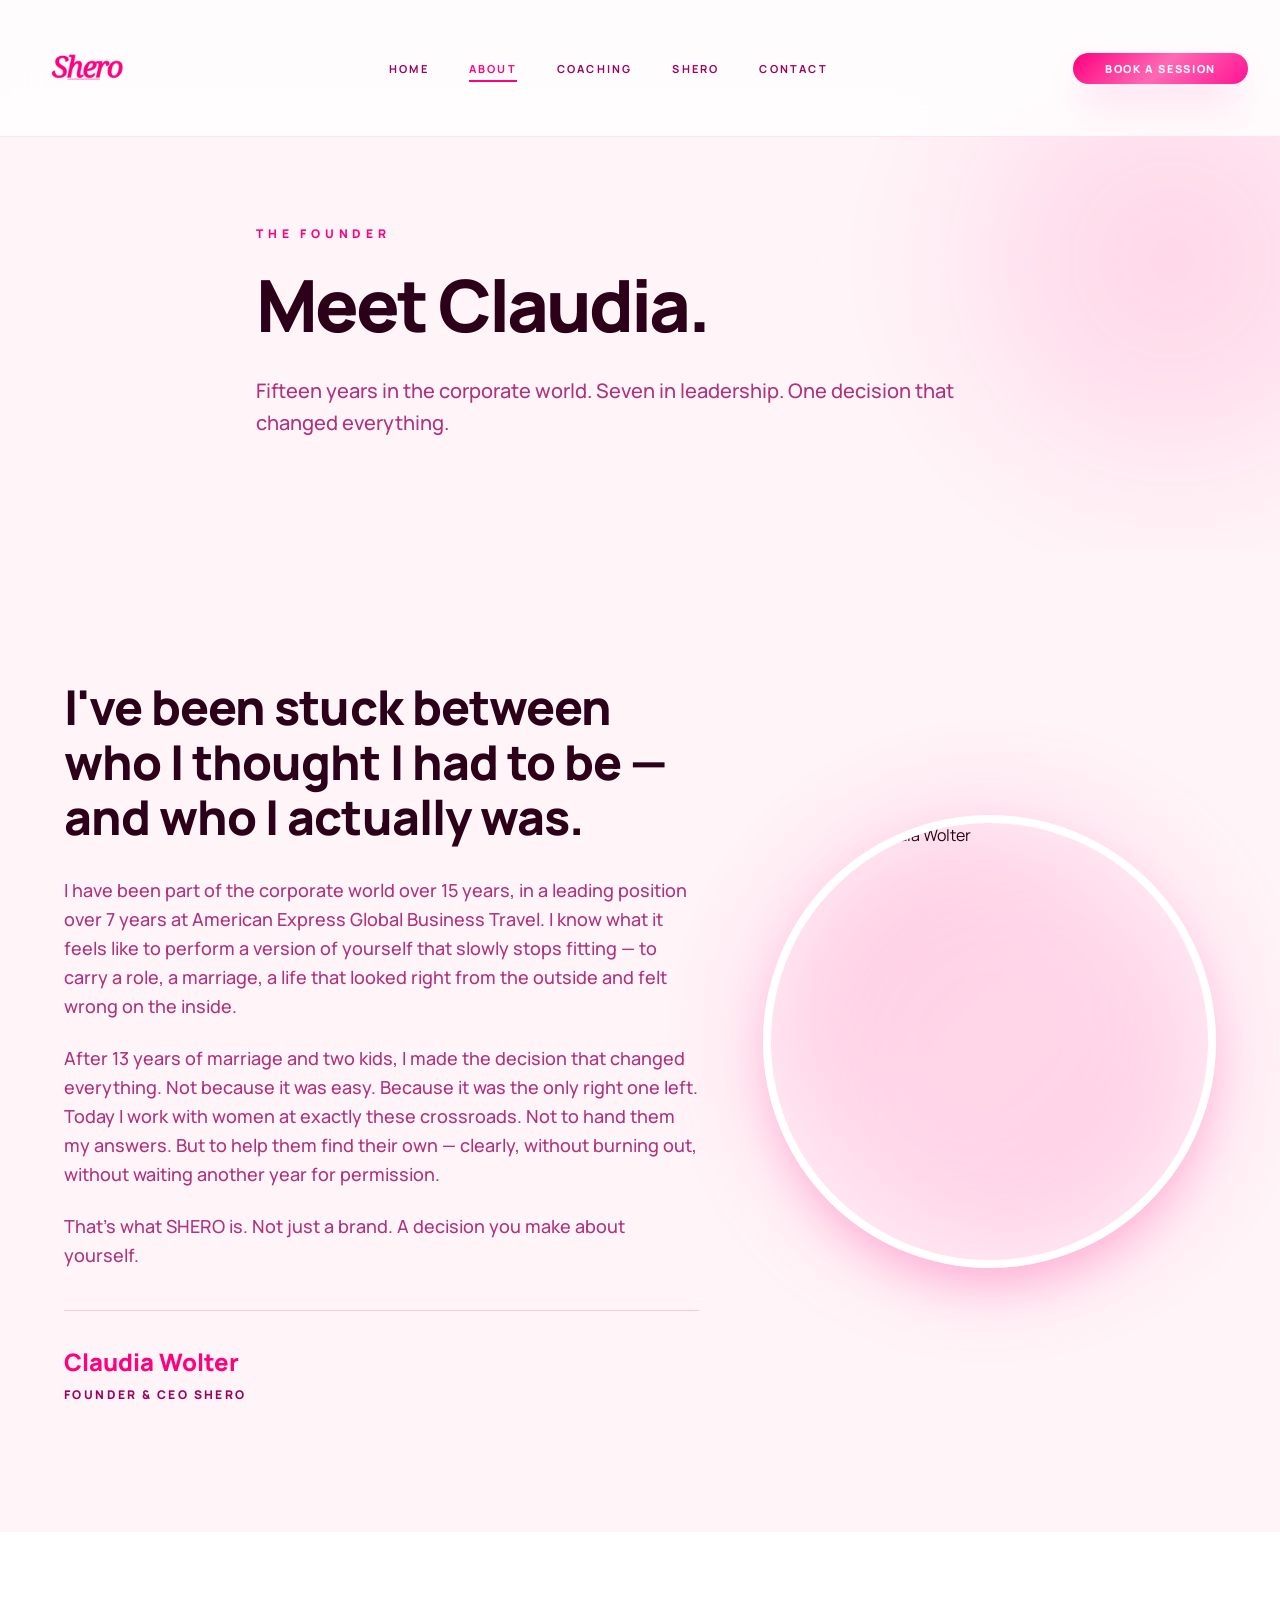
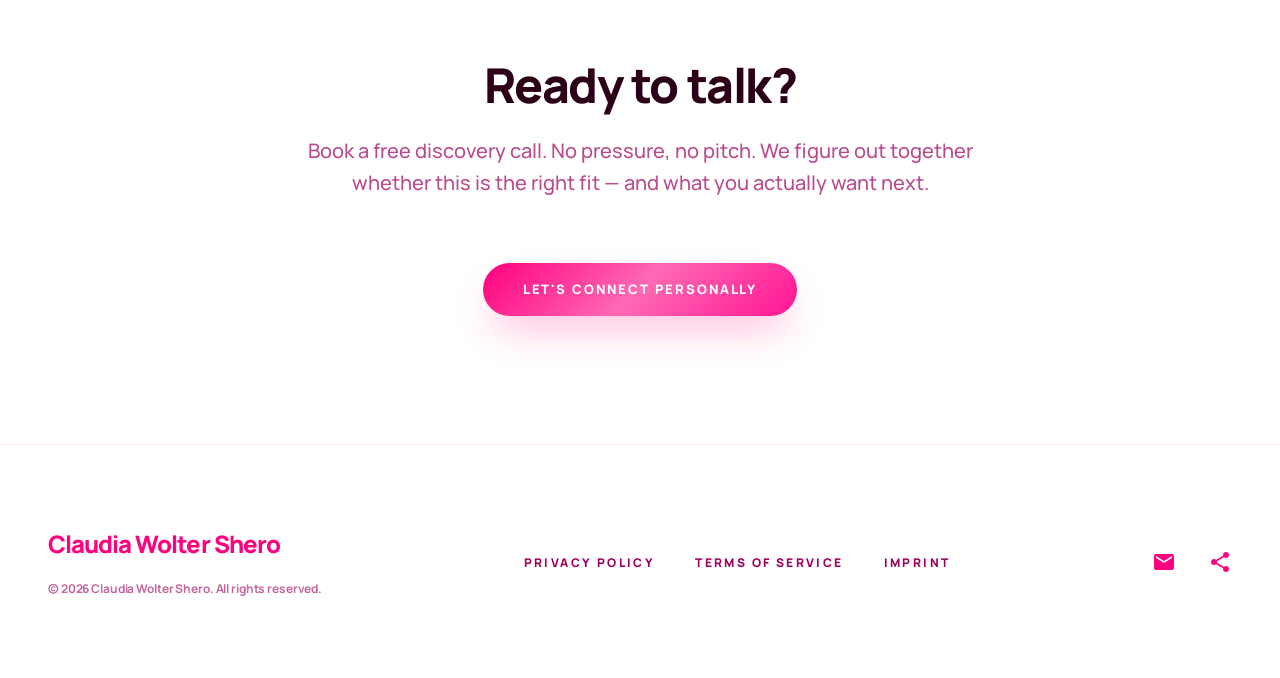
==== about.html @ 30386c01 "Add Shero logo to header and update styling" ====
<!DOCTYPE html>
<html lang="en">
  <head>
    <meta charset="UTF-8" />
    <meta name="viewport" content="width=device-width, initial-scale=1" />
    <title>About Claudia Wolter | Shero</title>
    <meta
      name="description"
      content="The story behind Shero, in Claudia's own words. Fifteen years in the corporate world, seven in leadership, one decision that changed everything."
    />
    <link rel="preconnect" href="https://fonts.googleapis.com" />
    <link rel="preconnect" href="https://fonts.gstatic.com" crossorigin />
    <link
      href="https://fonts.googleapis.com/css2?family=Manrope:wght@200;300;400;500;600;700;800;900&display=swap"
      rel="stylesheet"
    />
    <link
      href="https://fonts.googleapis.com/css2?family=Material+Symbols+Outlined:wght,FILL@100..700,0..1&display=swap"
      rel="stylesheet"
    />
    <link rel="stylesheet" href="styles/tokens.css" />
    <link rel="stylesheet" href="styles/base.css" />
    <link rel="stylesheet" href="styles/components.css" />
    <link rel="stylesheet" href="styles/pages.css" />
  </head>
  <body>
    <header class="site-nav" data-nav></header>

    <main>
      <section class="page-intro">
        <div class="page-intro__blob" aria-hidden="true"></div>
        <div class="page-intro__inner">
          <span class="eyebrow">The founder</span>
          <h1>Meet Claudia.</h1>
          <p class="page-intro__lede">
            Fifteen years in the corporate world. Seven in leadership. One
            decision that changed everything.
          </p>
        </div>
      </section>

      <section class="founder">
        <div class="founder__inner">
          <div class="founder__body">
            <h2 class="founder__title">
              I've been stuck between who I thought I had to be — and who I
              actually was.
            </h2>
            <div class="founder__paragraphs">
              <p>
                I have been part of the corporate world over 15 years, in a
                leading position over 7 years at American Express Global
                Business Travel. I know what it feels like to perform a version
                of yourself that slowly stops fitting — to carry a role, a
                marriage, a life that looked right from the outside and felt
                wrong on the inside.
              </p>
              <p>
                After 13 years of marriage and two kids, I made the decision
                that changed everything. Not because it was easy. Because it
                was the only right one left. Today I work with women at
                exactly these crossroads. Not to hand them my answers. But to
                help them find their own — clearly, without burning out,
                without waiting another year for permission.
              </p>
              <p>
                That's what SHERO is. Not just a brand. A decision you make
                about yourself.
              </p>
            </div>
            <div class="founder__signature">
              <p class="founder__signature-name">Claudia Wolter</p>
              <p class="founder__signature-role">Founder &amp; CEO Shero</p>
            </div>
          </div>
          <div class="founder__visual">
            <div class="founder__portrait-wrap">
              <div class="founder__portrait-glow" aria-hidden="true"></div>
              <div class="founder__portrait">
                <img
                  alt="Portrait of Claudia Wolter"
                  src="https://lh3.googleusercontent.com/aida/[base64]"
                />
              </div>
            </div>
          </div>
        </div>
      </section>

      <section class="vsl">
        <div class="vsl__inner">
          <h2 class="vsl__title">Ready to talk?</h2>
          <p class="vsl__subtitle">
            Book a free discovery call. No pressure, no pitch. We figure out
            together whether this is the right fit — and what you actually want
            next.
          </p>
          <a data-calendly class="btn btn-primary">Let's connect personally</a>
        </div>
      </section>
    </main>

    <footer class="site-footer" data-footer></footer>

    <script type="module" src="components/app.js"></script>
  </body>
</html>
---- styles/tokens.css ----
/* Design tokens — matching the Stitch screen 09359903ea7d4839820f74e67af44162 exactly */

:root {
  /* ---------- Color — Stitch Tailwind config (verbatim) ---------- */
  --background: #FFF0F5;
  --primary: #FF007F;
  --on-primary: #ffffff;
  --primary-container: #FF69B4;
  --on-primary-container: #ffffff;
  --secondary: #9D005D;
  --on-secondary: #ffffff;
  --secondary-container: #FFE4E1;
  --on-secondary-container: #9D005D;
  --surface: #FFF5F8;
  --on-surface: #2D001A;
  --surface-container: #FFD1DC;
  --surface-variant: #F9A8D4;
  --outline: #FF007F;
  --outline-variant: #F472B6;

  /* ---------- Signature Stitch gradients + effects ---------- */
  --pink-glam-gradient: linear-gradient(135deg, #FF007F 0%, #FF69B4 50%, #FF1493 100%);
  --barbie-glow: 0 0 25px rgba(255, 0, 127, 0.3);
  --shadow-xl: 0 20px 25px -5px rgba(255, 0, 127, 0.05), 0 8px 10px -6px rgba(255, 0, 127, 0.05);
  --shadow-2xl: 0 25px 50px -12px rgba(255, 0, 127, 0.25);
  --shadow-cta: 0 20px 40px -10px rgba(255, 0, 127, 0.3);
  --shadow-nav: 0 10px 15px -3px rgba(255, 0, 127, 0.05);

  /* ---------- Type family — Manrope only (Stitch spec) ---------- */
  --font-sans: "Manrope", system-ui, -apple-system, sans-serif;

  /* ---------- Radii — Stitch Tailwind config ---------- */
  --radius-default: 0.5rem;
  --radius-lg: 1rem;
  --radius-xl: 1.5rem;
  --radius-2xl: 2rem;
  --radius-3xl: 3rem;
  --radius-hero: 60px;
  --radius-card: 40px;
  --radius-full: 9999px;
}
---- styles/base.css ----
/* Base styles — Manrope only, Stitch body setup */

*,
*::before,
*::after {
  box-sizing: border-box;
}

html {
  scroll-behavior: smooth;
}

body {
  margin: 0;
  font-family: var(--font-sans);
  font-size: 1rem;
  line-height: 1.6;
  color: var(--on-surface);
  background: var(--background);
  -webkit-font-smoothing: antialiased;
  -moz-osx-font-smoothing: grayscale;
}

body::selection,
*::selection {
  background: var(--primary);
  color: var(--on-primary);
}

h1, h2, h3, h4, h5, h6 {
  font-family: var(--font-sans);
  margin: 0;
  color: var(--on-surface);
  font-weight: 900;
  letter-spacing: -0.02em;
  line-height: 1.05;
}

p {
  margin: 0 0 1rem;
}

a {
  color: var(--primary);
  text-decoration: none;
  transition: color 300ms ease;
}

img {
  display: block;
  max-width: 100%;
  height: auto;
}

button {
  font-family: inherit;
  cursor: pointer;
}

/* Utility layout */
.container {
  width: 100%;
  max-width: 1280px;
  margin-inline: auto;
  padding-inline: 1.5rem;
}

.container--sm { max-width: 768px; }
.container--md { max-width: 960px; }
.container--lg { max-width: 1152px; }

@media (min-width: 768px) {
  .container {
    padding-inline: 2rem;
  }
}

/* The "eyebrow" — uppercase label used repeatedly in Stitch */
.eyebrow {
  display: block;
  font-size: 0.75rem;
  text-transform: uppercase;
  letter-spacing: 0.4em;
  font-weight: 900;
  color: var(--primary);
  margin-bottom: 1.5rem;
}

.eyebrow--on-primary {
  color: var(--on-primary);
}

/* Accessibility */
:focus-visible {
  outline: 2px solid var(--primary);
  outline-offset: 3px;
  border-radius: 0.5rem;
}

.sr-only {
  position: absolute;
  width: 1px;
  height: 1px;
  padding: 0;
  margin: -1px;
  overflow: hidden;
  clip: rect(0, 0, 0, 0);
  white-space: nowrap;
  border: 0;
}

@media (prefers-reduced-motion: reduce) {
  *,
  *::before,
  *::after {
    animation-duration: 0.01ms !important;
    transition-duration: 0.01ms !important;
  }
}
---- styles/components.css ----
/* Components — matching Stitch visual language */

/* ---------------- Buttons ---------------- */

.btn {
  display: inline-flex;
  align-items: center;
  justify-content: center;
  gap: 0.5rem;
  font-family: var(--font-sans);
  font-weight: 900;
  text-transform: uppercase;
  letter-spacing: 0.15em;
  line-height: 1;
  padding: 1.25rem 2.5rem;
  border-radius: var(--radius-full);
  border: 0;
  cursor: pointer;
  text-decoration: none;
  transition: transform 300ms ease, filter 300ms ease, box-shadow 300ms ease, background 300ms ease;
  white-space: nowrap;
  font-size: 0.8125rem;
}

.btn--sm {
  padding: 0.625rem 2rem;
  font-size: 0.6875rem;
}

/* Primary: Stitch's pink-glam-gradient */
.btn-primary {
  background: var(--pink-glam-gradient);
  color: var(--on-primary);
  box-shadow: var(--shadow-cta);
}

.btn-primary:hover {
  filter: brightness(1.1);
  transform: translateY(-2px);
}

.btn-primary:active {
  transform: scale(0.97);
}

/* Inverse: white background with primary text (used inside pink-gradient cards) */
.btn-inverse {
  background: var(--on-primary);
  color: var(--primary);
  box-shadow: 0 10px 15px -3px rgba(0, 0, 0, 0.1);
}

.btn-inverse:hover {
  transform: scale(1.05);
}

/* Ghost CTA inside hot-pink blocks (white ring, transparent bg) */
.btn-ghost-on-primary {
  background: transparent;
  color: var(--on-primary);
  box-shadow: inset 0 0 0 2px rgba(255, 255, 255, 0.6);
}

.btn-ghost-on-primary:hover {
  background: rgba(255, 255, 255, 0.12);
}

/* Text button with arrow */
.btn-text {
  background: transparent;
  color: var(--primary);
  padding: 0;
  text-transform: uppercase;
  letter-spacing: 0.15em;
  font-weight: 900;
  font-size: 0.75rem;
  display: inline-flex;
  align-items: center;
  gap: 0.5rem;
}

.btn-text:hover {
  text-decoration: underline;
}

/* ---------------- Nav ---------------- */

.site-nav {
  position: fixed;
  top: 0;
  left: 0;
  right: 0;
  z-index: 50;
  background: rgba(255, 255, 255, 0.8);
  backdrop-filter: blur(20px);
  -webkit-backdrop-filter: blur(20px);
  border-bottom: 1px solid rgba(255, 0, 127, 0.1);
}

.site-nav__inner {
  display: flex;
  justify-content: space-between;
  align-items: center;
  padding: 0.75rem 1.5rem;
  max-width: 100%;
}

@media (min-width: 768px) {
  .site-nav__inner {
    padding: 0.75rem 2rem;
  }
}

.site-nav__brand {
  display: flex;
  align-items: center;
  text-decoration: none;
}

.site-nav__logo {
  height: 7rem;
  width: auto;
  max-width: 400px;
}

.site-nav__links {
  display: none;
  gap: 2.5rem;
  list-style: none;
  margin: 0;
  padding: 0;
}

.site-nav__link {
  font-family: var(--font-sans);
  font-size: 0.6875rem;
  text-transform: uppercase;
  letter-spacing: 0.2em;
  font-weight: 700;
  color: var(--secondary);
  text-decoration: none;
  padding-bottom: 0.25rem;
  transition: color 300ms ease;
}

.site-nav__link:hover {
  color: var(--primary);
}

.site-nav__link[aria-current="page"] {
  color: var(--primary);
  border-bottom: 2px solid var(--primary);
}

.site-nav__toggle {
  background: transparent;
  border: 0;
  color: var(--primary);
  padding: 0.5rem;
  display: inline-flex;
  align-items: center;
  justify-content: center;
}

.site-nav__mobile {
  display: none;
  padding: 1.5rem;
  background: var(--surface);
  border-bottom: 1px solid rgba(255, 0, 127, 0.1);
}

.site-nav__mobile[data-open="true"] {
  display: block;
}

.site-nav__mobile-links {
  list-style: none;
  margin: 0 0 1.5rem;
  padding: 0;
}

.site-nav__mobile-links li + li {
  margin-top: 1rem;
}

.site-nav__mobile-link {
  font-family: var(--font-sans);
  font-weight: 900;
  font-size: 1.25rem;
  text-transform: uppercase;
  letter-spacing: 0.1em;
  color: var(--secondary);
  text-decoration: none;
}

.site-nav__mobile-link[aria-current="page"] {
  color: var(--primary);
}

.site-nav__cta {
  display: none;
}

@media (min-width: 960px) {
  .site-nav__links {
    display: flex;
  }
  .site-nav__cta {
    display: inline-flex;
  }
  .site-nav__toggle {
    display: none;
  }
  .site-nav__mobile {
    display: none !important;
  }
}

/* ---------------- Watercolor blobs (Stitch signature backdrop) ---------------- */

.watercolor-blob {
  position: absolute;
  background: radial-gradient(circle, rgba(255, 0, 127, 0.15) 0%, rgba(255, 240, 245, 0) 70%);
  filter: blur(60px);
  pointer-events: none;
  z-index: 0;
}

/* ---------------- Barbie glow utility ---------------- */

.barbie-glow {
  box-shadow: var(--barbie-glow);
}

/* ---------------- Icons ---------------- */
/* Material Symbols are loaded per-page. This sets their default look */
.material-symbols-outlined {
  font-variation-settings: 'FILL' 0, 'wght' 400, 'GRAD' 0, 'opsz' 24;
  font-family: 'Material Symbols Outlined';
  font-weight: normal;
  font-style: normal;
  line-height: 1;
  letter-spacing: normal;
  text-transform: none;
  display: inline-block;
  white-space: nowrap;
  word-wrap: normal;
  direction: ltr;
  -webkit-font-smoothing: antialiased;
  user-select: none;
}

.icon--fill {
  font-variation-settings: 'FILL' 1, 'wght' 400, 'GRAD' 0, 'opsz' 24;
}

/* ---------------- Shared "cube texture" overlay (Philosophy + gradient sections) ---------------- */

.cube-texture {
  background-image: url("https://www.transparenttextures.com/patterns/cubes.png");
  opacity: 0.2;
  pointer-events: none;
}

.checker-texture {
  background-image: url("https://www.transparenttextures.com/patterns/glam-checkerboard.png");
  opacity: 0.1;
  pointer-events: none;
}

/* ---------------- Footer ---------------- */

.site-footer {
  background: var(--on-primary);
  border-top: 1px solid rgba(255, 0, 127, 0.1);
  padding: 5rem 1.5rem;
}

.site-footer__inner {
  display: flex;
  flex-direction: column;
  align-items: center;
  gap: 2.5rem;
  max-width: 1280px;
  margin-inline: auto;
  text-align: center;
}

.site-footer__brand-block {
  display: flex;
  flex-direction: column;
  gap: 1rem;
}

.site-footer__brand {
  font-size: 1.5rem;
  font-weight: 900;
  letter-spacing: -0.04em;
  color: var(--primary);
  text-decoration: none;
}

.site-footer__copy {
  font-size: 0.75rem;
  font-weight: 700;
  color: var(--secondary);
  opacity: 0.6;
  letter-spacing: -0.01em;
  margin: 0;
}

.site-footer__links {
  display: flex;
  gap: 2.5rem;
  list-style: none;
  padding: 0;
  margin: 0;
  flex-wrap: wrap;
  justify-content: center;
}

.site-footer__link {
  font-size: 0.75rem;
  font-weight: 900;
  text-transform: uppercase;
  letter-spacing: 0.2em;
  color: var(--secondary);
  text-decoration: none;
  transition: color 300ms ease;
}

.site-footer__link:hover {
  color: var(--primary);
}

.site-footer__social {
  display: flex;
  gap: 2rem;
}

.site-footer__social a {
  color: var(--primary);
  display: inline-flex;
  transition: transform 300ms ease;
}

.site-footer__social a:hover {
  transform: scale(1.1);
}

.site-footer__social .material-symbols-outlined {
  font-size: 1.5rem;
}

@media (min-width: 768px) {
  .site-footer {
    padding: 5rem 3rem;
  }
  .site-footer__inner {
    flex-direction: row;
    justify-content: space-between;
    text-align: left;
  }
  .site-footer__links {
    justify-content: flex-start;
  }
}
---- styles/pages.css ----
/* Page-specific layouts — all matching Stitch screen 09359903ea7d4839820f74e67af44162 */

/* Give space below fixed nav */
main {
  padding-top: 6rem;
}

/* ---------------- Hero Section ---------------- */

.hero {
  position: relative;
  min-height: 90vh;
  display: flex;
  align-items: center;
  padding: 3rem 1.5rem;
  overflow: hidden;
  background: var(--surface);
}

.hero__blob-1 {
  position: absolute;
  top: -20%;
  right: -10%;
  width: 800px;
  height: 800px;
  background: radial-gradient(circle, rgba(255, 0, 127, 0.15) 0%, rgba(255, 240, 245, 0) 70%);
  filter: blur(60px);
  opacity: 0.8;
  pointer-events: none;
}

.hero__blob-2 {
  position: absolute;
  bottom: -10%;
  left: -5%;
  width: 600px;
  height: 600px;
  background: radial-gradient(circle, rgba(255, 0, 127, 0.15) 0%, rgba(255, 240, 245, 0) 70%);
  filter: blur(60px);
  opacity: 0.4;
  pointer-events: none;
}

.hero__inner {
  position: relative;
  z-index: 10;
  max-width: 1280px;
  margin-inline: auto;
  display: grid;
  gap: 3rem;
  align-items: center;
}

.hero__copy {
  order: 2;
}

.hero__visual {
  order: 1;
  position: relative;
}

.hero__title {
  font-size: 3rem;
  line-height: 1;
  margin-bottom: 2rem;
  font-weight: 900;
  letter-spacing: -0.03em;
}

.hero__title-highlight {
  color: var(--primary);
  font-style: italic;
}

.hero__subtitle {
  font-size: 1.25rem;
  color: rgba(157, 0, 93, 0.8);
  max-width: 32rem;
  font-weight: 500;
  line-height: 1.6;
  margin-bottom: 3rem;
}

.hero__portrait {
  position: relative;
  width: 100%;
  aspect-ratio: 4 / 5;
  border-radius: var(--radius-hero);
  overflow: hidden;
  box-shadow: var(--barbie-glow);
  border: 8px solid var(--on-primary);
}

.hero__portrait img {
  width: 100%;
  height: 100%;
  object-fit: cover;
}

.hero__portrait-gradient {
  position: absolute;
  inset: 0;
  background: linear-gradient(to top, rgba(255, 0, 127, 0.2), transparent);
}

.hero__portrait-glow {
  position: absolute;
  bottom: -2.5rem;
  right: -2.5rem;
  width: 16rem;
  height: 16rem;
  background: rgba(255, 0, 127, 0.1);
  border-radius: var(--radius-full);
  filter: blur(60px);
  z-index: -1;
}

@media (min-width: 768px) {
  .hero {
    padding: 3rem 5rem;
  }
  .hero__inner {
    grid-template-columns: repeat(12, 1fr);
    gap: 3rem;
  }
  .hero__copy {
    grid-column: span 6;
    order: 1;
  }
  .hero__visual {
    grid-column: span 6;
    order: 2;
  }
  .hero__title {
    font-size: 4.5rem;
  }
  .hero__subtitle {
    font-size: 1.5rem;
  }
}

@media (min-width: 1200px) {
  .hero__title {
    font-size: 6rem;
  }
}

/* ---------------- Introduction "Shero Movement" ---------------- */

.intro {
  padding: 8rem 1.5rem;
  background: var(--on-primary);
}

.intro__inner {
  max-width: 1152px;
  margin-inline: auto;
  display: grid;
  gap: 3rem;
  align-items: center;
}

.intro__visual {
  position: relative;
}

.intro__visual-card {
  aspect-ratio: 1 / 1;
  background: var(--surface-container);
  padding: 1.5rem;
  box-shadow: var(--shadow-2xl);
  transform: rotate(3deg);
  position: relative;
  z-index: 10;
  border-radius: 1rem;
  overflow: hidden;
  border: 1px solid rgba(255, 0, 127, 0.2);
}

.intro__visual-card img {
  width: 100%;
  height: 100%;
  object-fit: cover;
  border-radius: 0.5rem;
}

.intro__visual-shadow {
  position: absolute;
  inset: 0;
  background: rgba(255, 0, 127, 0.2);
  transform: rotate(-3deg);
  z-index: 1;
  border-radius: 1rem;
}

.intro__body h2 {
  font-size: 2.5rem;
  margin-bottom: 2rem;
  font-weight: 900;
  letter-spacing: -0.03em;
}

.intro__paragraph {
  color: var(--secondary);
  line-height: 1.6;
  margin-bottom: 1.5rem;
  font-size: 1.25rem;
  font-weight: 500;
}

.intro__paragraph--last {
  margin-bottom: 2.5rem;
}

.intro__emphasis {
  font-style: italic;
  color: var(--primary);
  font-weight: 700;
}

.intro__divider {
  height: 0.5rem;
  width: 6rem;
  background: var(--primary);
  border-radius: var(--radius-full);
  margin-bottom: 2.5rem;
}

.intro__pullquote {
  font-family: var(--font-sans);
  font-style: italic;
  font-size: 1.5rem;
  color: var(--primary);
  font-weight: 700;
  line-height: 1.3;
  margin: 0;
}

@media (min-width: 768px) {
  .intro__inner {
    grid-template-columns: 1fr 1fr;
    gap: 5rem;
  }
  .intro__body h2 {
    font-size: 3rem;
  }
}

/* ---------------- About Founder Section ---------------- */

.founder {
  padding: 8rem 1.5rem;
  background: var(--surface);
}

.founder__inner {
  max-width: 1152px;
  margin-inline: auto;
  display: grid;
  gap: 4rem;
  align-items: center;
}

.founder__body {
  order: 2;
}

.founder__visual {
  order: 1;
}

.founder__title {
  font-size: 2.25rem;
  font-weight: 900;
  margin-bottom: 2rem;
  line-height: 1.15;
  letter-spacing: -0.02em;
}

.founder__paragraphs {
  display: flex;
  flex-direction: column;
  gap: 1.5rem;
}

.founder__paragraphs p {
  font-size: 1.125rem;
  color: rgba(157, 0, 93, 0.8);
  line-height: 1.6;
  font-weight: 500;
  margin: 0;
}

.founder__signature {
  margin-top: 2.5rem;
  padding-top: 2rem;
  border-top: 1px solid rgba(255, 0, 127, 0.2);
}

.founder__signature-name {
  font-family: var(--font-sans);
  font-size: 1.5rem;
  font-weight: 900;
  color: var(--primary);
  margin: 0;
}

.founder__signature-role {
  font-size: 0.75rem;
  text-transform: uppercase;
  letter-spacing: 0.2em;
  font-weight: 900;
  color: var(--secondary);
  margin: 0.25rem 0 0;
}

.founder__portrait-wrap {
  position: relative;
}

.founder__portrait-glow {
  position: absolute;
  inset: 0;
  background: var(--pink-glam-gradient);
  border-radius: var(--radius-full);
  filter: blur(60px);
  opacity: 0.2;
  transition: opacity 300ms ease;
}

.founder__portrait-wrap:hover .founder__portrait-glow {
  opacity: 0.4;
}

.founder__portrait {
  position: relative;
  aspect-ratio: 1 / 1;
  border-radius: var(--radius-full);
  border: 8px solid var(--on-primary);
  box-shadow: var(--shadow-2xl);
  overflow: hidden;
}

.founder__portrait img {
  width: 100%;
  height: 100%;
  object-fit: cover;
}

@media (min-width: 768px) {
  .founder__inner {
    grid-template-columns: 7fr 5fr;
    gap: 4rem;
  }
  .founder__body {
    order: 1;
  }
  .founder__visual {
    order: 2;
  }
  .founder__title {
    font-size: 3rem;
  }
}

/* ---------------- VSL (Video message) Section ---------------- */

.vsl {
  padding: 8rem 1.5rem;
  background: var(--on-primary);
  position: relative;
  overflow: hidden;
}

.vsl__inner {
  max-width: 896px;
  margin-inline: auto;
  text-align: center;
  position: relative;
  z-index: 10;
}

.vsl__title {
  font-size: 3rem;
  font-weight: 900;
  margin-bottom: 1.5rem;
  letter-spacing: -0.03em;
}

.vsl__subtitle {
  font-size: 1.25rem;
  color: rgba(157, 0, 93, 0.7);
  font-weight: 500;
  margin: 0 auto 4rem;
  max-width: 42rem;
  line-height: 1.6;
}

.vsl__player {
  position: relative;
  aspect-ratio: 16 / 9;
  border-radius: var(--radius-card);
  overflow: hidden;
  background: var(--surface-container);
  border: 4px solid var(--on-primary);
  box-shadow: var(--shadow-2xl);
  margin-bottom: 4rem;
  cursor: pointer;
  transition: transform 300ms ease;
}

.vsl__player img {
  width: 100%;
  height: 100%;
  object-fit: cover;
  opacity: 0.6;
  filter: grayscale(0.2);
}

.vsl__play-wrap {
  position: absolute;
  inset: 0;
  display: flex;
  align-items: center;
  justify-content: center;
}

.vsl__play {
  width: 6rem;
  height: 6rem;
  background: var(--pink-glam-gradient);
  border-radius: var(--radius-full);
  display: flex;
  align-items: center;
  justify-content: center;
  color: var(--on-primary);
  box-shadow: var(--shadow-2xl);
  border: 0;
  transition: transform 300ms ease;
}

.vsl__player:hover .vsl__play {
  transform: scale(1.1);
}

.vsl__play .material-symbols-outlined {
  font-size: 2.25rem;
  translate: 2px 0;
}

.vsl__blob {
  position: absolute;
  top: 50%;
  left: 0;
  transform: translateY(-50%);
  width: 16rem;
  height: 16rem;
  background: radial-gradient(circle, rgba(255, 0, 127, 0.15) 0%, rgba(255, 240, 245, 0) 70%);
  filter: blur(60px);
  opacity: 0.2;
  pointer-events: none;
}

/* ---------------- Philosophy Section (full primary bg) ---------------- */

.philosophy {
  padding: 10rem 1.5rem;
  position: relative;
  overflow: hidden;
  background: var(--primary);
}

.philosophy__texture {
  position: absolute;
  inset: 0;
  background-image: url("https://www.transparenttextures.com/patterns/cubes.png");
  opacity: 0.2;
  pointer-events: none;
}

.philosophy__inner {
  position: relative;
  z-index: 10;
  max-width: 896px;
  margin-inline: auto;
  text-align: center;
}

.philosophy__icon {
  color: var(--on-primary);
  font-size: 4.5rem;
  margin-bottom: 3rem;
  display: block;
}

.philosophy__quote {
  font-family: var(--font-sans);
  font-size: 2.5rem;
  color: var(--on-primary);
  font-style: italic;
  line-height: 1.15;
  font-weight: 300;
  margin: 0;
}

.philosophy__quote-accent {
  font-style: normal;
  font-weight: 900;
  text-decoration: underline;
  text-decoration-color: rgba(255, 255, 255, 0.3);
}

.philosophy__attribution {
  margin-top: 4rem;
  display: flex;
  justify-content: center;
  align-items: center;
  gap: 1.5rem;
}

.philosophy__rule {
  display: block;
  height: 4px;
  width: 4rem;
  background: rgba(255, 255, 255, 0.4);
}

.philosophy__name {
  font-size: 0.75rem;
  text-transform: uppercase;
  letter-spacing: 0.2em;
  color: var(--on-primary);
  font-weight: 900;
}

@media (min-width: 768px) {
  .philosophy__quote {
    font-size: 4.5rem;
  }
}

/* ---------------- Services Section ---------------- */

.services {
  padding: 8rem 1.5rem;
  background: var(--surface);
}

.services__inner {
  max-width: 1280px;
  margin-inline: auto;
}

.services__header {
  display: flex;
  flex-direction: column;
  justify-content: space-between;
  align-items: flex-start;
  margin-bottom: 6rem;
  gap: 2rem;
}

.services__title {
  font-size: 3rem;
  font-weight: 900;
  letter-spacing: -0.04em;
  max-width: 36rem;
}

.services__subtitle {
  color: var(--secondary);
  font-size: 1.125rem;
  font-weight: 600;
  max-width: 20rem;
  opacity: 0.7;
  margin: 0;
}

.services__grid {
  display: grid;
  gap: 3rem;
}

.service-card {
  background: var(--on-primary);
  padding: 2.5rem;
  border-radius: var(--radius-card);
  border-bottom: 8px solid var(--primary);
  box-shadow: var(--shadow-xl);
  transition: transform 500ms ease;
}

.service-card:hover {
  transform: translateY(-10px);
}

.service-card__number {
  display: block;
  font-size: 3.75rem;
  font-weight: 900;
  color: rgba(255, 0, 127, 0.2);
  margin-bottom: 2rem;
  line-height: 1;
  letter-spacing: -0.04em;
}

.service-card__title {
  font-size: 1.875rem;
  font-weight: 900;
  margin-bottom: 1.5rem;
  color: var(--on-surface);
  letter-spacing: -0.02em;
}

.service-card__body {
  color: var(--secondary);
  font-weight: 500;
  line-height: 1.6;
  margin: 0 0 2.5rem;
  font-size: 1.125rem;
}

.service-card__features {
  list-style: none;
  padding: 0;
  margin: 0 0 3rem;
  display: flex;
  flex-direction: column;
  gap: 1rem;
  font-size: 0.875rem;
  color: var(--on-surface);
  font-weight: 700;
}

.service-card__feature {
  display: flex;
  align-items: center;
  gap: 0.75rem;
}

.service-card__feature .material-symbols-outlined {
  color: var(--primary);
  font-variation-settings: 'FILL' 1, 'wght' 400, 'GRAD' 0, 'opsz' 24;
}

@media (min-width: 768px) {
  .services__header {
    flex-direction: row;
    align-items: flex-end;
  }
  .services__title {
    font-size: 3.75rem;
  }
  .services__grid {
    grid-template-columns: repeat(3, 1fr);
  }
}

/* ---------------- The Decision Section ---------------- */

.decision {
  padding: 8rem 1.5rem;
  background: var(--on-primary);
  position: relative;
  overflow: hidden;
}

.decision__inner {
  max-width: 1152px;
  margin-inline: auto;
  position: relative;
  z-index: 10;
}

.decision__header {
  text-align: center;
  margin-bottom: 5rem;
}

.decision__title {
  font-size: 3rem;
  font-weight: 900;
  margin-bottom: 2rem;
  letter-spacing: -0.04em;
}

.decision__lede {
  font-size: 1.25rem;
  color: var(--secondary);
  max-width: 48rem;
  margin: 0 auto;
  font-weight: 500;
  line-height: 1.6;
}

.decision__grid {
  display: grid;
  gap: 1.5rem;
}

.decision-card {
  padding: 2.5rem;
  border-radius: 3rem;
  background: var(--surface-container);
  border: 2px solid rgba(255, 0, 127, 0.1);
  display: flex;
  flex-direction: column;
  justify-content: center;
  text-align: center;
  min-height: 14rem;
  transition: background 500ms ease, color 500ms ease;
}

.decision-card p {
  font-weight: 700;
  font-size: 1.125rem;
  line-height: 1.35;
  color: var(--secondary);
  margin: 0;
  transition: color 500ms ease;
}

.decision-card:hover {
  background: var(--primary);
}

.decision-card:hover p {
  color: var(--on-primary);
}

@media (min-width: 768px) {
  .decision__title {
    font-size: 4.5rem;
  }
  .decision__lede {
    font-size: 1.5rem;
  }
  .decision__grid {
    grid-template-columns: repeat(2, 1fr);
  }
}

@media (min-width: 1100px) {
  .decision__grid {
    grid-template-columns: repeat(4, 1fr);
  }
}

/* ---------------- Testimonials Section ---------------- */

.testimonials {
  padding: 8rem 1.5rem;
  background: var(--surface-container);
  position: relative;
}

.testimonials__inner {
  max-width: 1280px;
  margin-inline: auto;
  position: relative;
  z-index: 10;
}

.testimonials__title {
  font-size: 3rem;
  text-align: center;
  margin-bottom: 6rem;
  font-style: italic;
  font-weight: 900;
  color: var(--primary);
  letter-spacing: -0.02em;
}

.testimonials__grid {
  display: grid;
  gap: 3rem;
  max-width: 1152px;
  margin-inline: auto;
}

.testimonial-card {
  background: var(--on-primary);
  padding: 4rem;
  border-radius: var(--radius-card);
  box-shadow: var(--shadow-2xl);
  position: relative;
  border: 1px solid rgba(255, 0, 127, 0.1);
}

.testimonial-card__mark {
  color: var(--primary);
  position: absolute;
  top: 2.5rem;
  right: 2.5rem;
  font-size: 3.75rem;
  opacity: 0.2;
}

.testimonial-card__quote {
  font-size: 1.5rem;
  font-style: italic;
  color: var(--on-surface);
  margin: 0 0 2.5rem;
  line-height: 1.55;
  font-weight: 600;
}

.testimonial-card__name {
  font-size: 0.875rem;
  text-transform: uppercase;
  letter-spacing: 0.2em;
  font-weight: 900;
  color: var(--primary);
  margin: 0;
}

.testimonial-card__role {
  font-size: 0.75rem;
  color: var(--secondary);
  font-weight: 700;
  opacity: 0.6;
  margin: 0.25rem 0 0;
}

@media (min-width: 768px) {
  .testimonials__grid {
    grid-template-columns: 1fr 1fr;
  }
  .testimonial-card--offset {
    margin-top: 4rem;
  }
}

/* ---------------- FAQ Section ---------------- */

.faq {
  padding: 8rem 1.5rem;
  background: var(--on-primary);
}

.faq__inner {
  max-width: 768px;
  margin-inline: auto;
}

.faq__title {
  font-size: 2.25rem;
  font-weight: 900;
  text-align: center;
  margin-bottom: 5rem;
  letter-spacing: -0.02em;
}

.faq__list {
  display: flex;
  flex-direction: column;
  gap: 1rem;
}

.faq__item {
  background: var(--surface);
  border-radius: 2rem;
  border: 1px solid rgba(255, 0, 127, 0.1);
  overflow: hidden;
}

.faq__summary {
  display: flex;
  justify-content: space-between;
  align-items: center;
  gap: 1rem;
  padding: 2rem;
  cursor: pointer;
  list-style: none;
}

.faq__summary::-webkit-details-marker {
  display: none;
}

.faq__question {
  font-size: 1.25rem;
  font-weight: 900;
  color: var(--on-surface);
  letter-spacing: -0.01em;
}

.faq__indicator {
  color: var(--primary);
  transition: transform 300ms ease;
}

.faq__item[open] .faq__indicator {
  transform: rotate(180deg);
}

.faq__body {
  padding: 0 2rem 2rem;
  color: var(--secondary);
  font-weight: 500;
  line-height: 1.6;
}

@media (min-width: 768px) {
  .faq__title {
    font-size: 3rem;
  }
}

/* ---------------- Newsletter Section ---------------- */

.newsletter {
  padding: 8rem 1.5rem;
  background: var(--on-primary);
}

.newsletter__inner {
  max-width: 1152px;
  margin-inline: auto;
}

.newsletter__card {
  background: var(--pink-glam-gradient);
  border-radius: var(--radius-hero);
  padding: 3rem 1.5rem;
  text-align: center;
  position: relative;
  overflow: hidden;
  box-shadow: 0 25px 50px -12px rgba(255, 0, 127, 0.4);
}

.newsletter__texture {
  position: absolute;
  inset: 0;
  background-image: url("https://www.transparenttextures.com/patterns/glam-checkerboard.png");
  opacity: 0.1;
  pointer-events: none;
}

.newsletter__body {
  position: relative;
  z-index: 10;
}

.newsletter__title {
  font-size: 3rem;
  margin-bottom: 2rem;
  font-weight: 900;
  letter-spacing: -0.04em;
  color: var(--on-primary);
}

.newsletter__lede {
  color: rgba(255, 255, 255, 0.9);
  font-weight: 700;
  font-size: 1.125rem;
  max-width: 28rem;
  margin: 0 auto 3rem;
}

.newsletter__form {
  display: flex;
  flex-direction: column;
  gap: 1rem;
  max-width: 36rem;
  margin: 0 auto;
}

.newsletter__input {
  flex: 1;
  background: rgba(255, 255, 255, 0.2);
  border: 2px solid rgba(255, 255, 255, 0.4);
  border-radius: var(--radius-full);
  padding: 1.25rem 2rem;
  color: var(--on-primary);
  font-weight: 700;
  font-size: 1rem;
  backdrop-filter: blur(8px);
  outline: none;
  transition: border-color 200ms ease;
  font-family: inherit;
}

.newsletter__input::placeholder {
  color: rgba(255, 255, 255, 0.6);
}

.newsletter__input:focus {
  border-color: var(--on-primary);
}

.newsletter__privacy {
  font-size: 0.6875rem;
  color: rgba(255, 255, 255, 0.6);
  margin: 2rem 0 0;
  letter-spacing: 0.2em;
  text-transform: uppercase;
  font-weight: 700;
}

@media (min-width: 768px) {
  .newsletter__card {
    padding: 6rem;
  }
  .newsletter__title {
    font-size: 3.75rem;
  }
  .newsletter__form {
    flex-direction: row;
  }
}

/* ---------------- Page Intro (shared across /about /coaching /shero /contact) ---------------- */

.page-intro {
  padding: 6rem 1.5rem 4rem;
  background: var(--surface);
  position: relative;
  overflow: hidden;
}

.page-intro__blob {
  position: absolute;
  top: -30%;
  right: -15%;
  width: 600px;
  height: 600px;
  background: radial-gradient(circle, rgba(255, 0, 127, 0.15) 0%, rgba(255, 240, 245, 0) 70%);
  filter: blur(60px);
  pointer-events: none;
}

.page-intro__inner {
  position: relative;
  z-index: 10;
  max-width: 768px;
  margin-inline: auto;
}

.page-intro h1 {
  font-size: 3rem;
  font-weight: 900;
  letter-spacing: -0.04em;
  line-height: 1.05;
}

.page-intro__lede {
  margin-top: 2rem;
  font-size: 1.25rem;
  color: rgba(157, 0, 93, 0.8);
  font-weight: 500;
  line-height: 1.6;
}

@media (min-width: 768px) {
  .page-intro {
    padding: 8rem 2rem 6rem;
  }
  .page-intro h1 {
    font-size: 4.5rem;
  }
}

/* ---------------- Contact page (split: book call + info) ---------------- */

.contact-grid {
  padding: 0 1.5rem 8rem;
  background: var(--on-primary);
}

.contact-grid__inner {
  max-width: 1152px;
  margin-inline: auto;
  display: grid;
  gap: 3rem;
}

.contact-book-card {
  padding: 3rem 2rem;
  border-radius: var(--radius-hero);
  background: var(--pink-glam-gradient);
  color: var(--on-primary);
  display: flex;
  flex-direction: column;
  gap: 2rem;
  box-shadow: 0 25px 50px -12px rgba(255, 0, 127, 0.4);
}

.contact-book-card h2 {
  font-size: 2.5rem;
  color: var(--on-primary);
  margin: 0;
  letter-spacing: -0.04em;
}

.contact-book-card p {
  color: rgba(255, 255, 255, 0.92);
  font-weight: 500;
  margin: 0;
  max-width: 36ch;
}

.contact-info {
  display: flex;
  flex-direction: column;
  gap: 2rem;
}

.contact-info__block {
  background: var(--surface);
  padding: 2rem;
  border-radius: 2rem;
  border: 1px solid rgba(255, 0, 127, 0.1);
}

.contact-info__label {
  font-size: 0.75rem;
  text-transform: uppercase;
  letter-spacing: 0.2em;
  font-weight: 900;
  color: var(--secondary);
  margin: 0 0 0.75rem;
}

.contact-info__value {
  font-size: 1.25rem;
  font-weight: 900;
  letter-spacing: -0.02em;
  color: var(--on-surface);
  margin: 0;
}

.contact-info__value a {
  color: inherit;
}

.contact-info__value a:hover {
  color: var(--primary);
}

@media (min-width: 900px) {
  .contact-grid__inner {
    grid-template-columns: 1.2fr 1fr;
    gap: 4rem;
  }
  .contact-book-card {
    padding: 5rem 4rem;
  }
  .contact-book-card h2 {
    font-size: 3rem;
  }
}
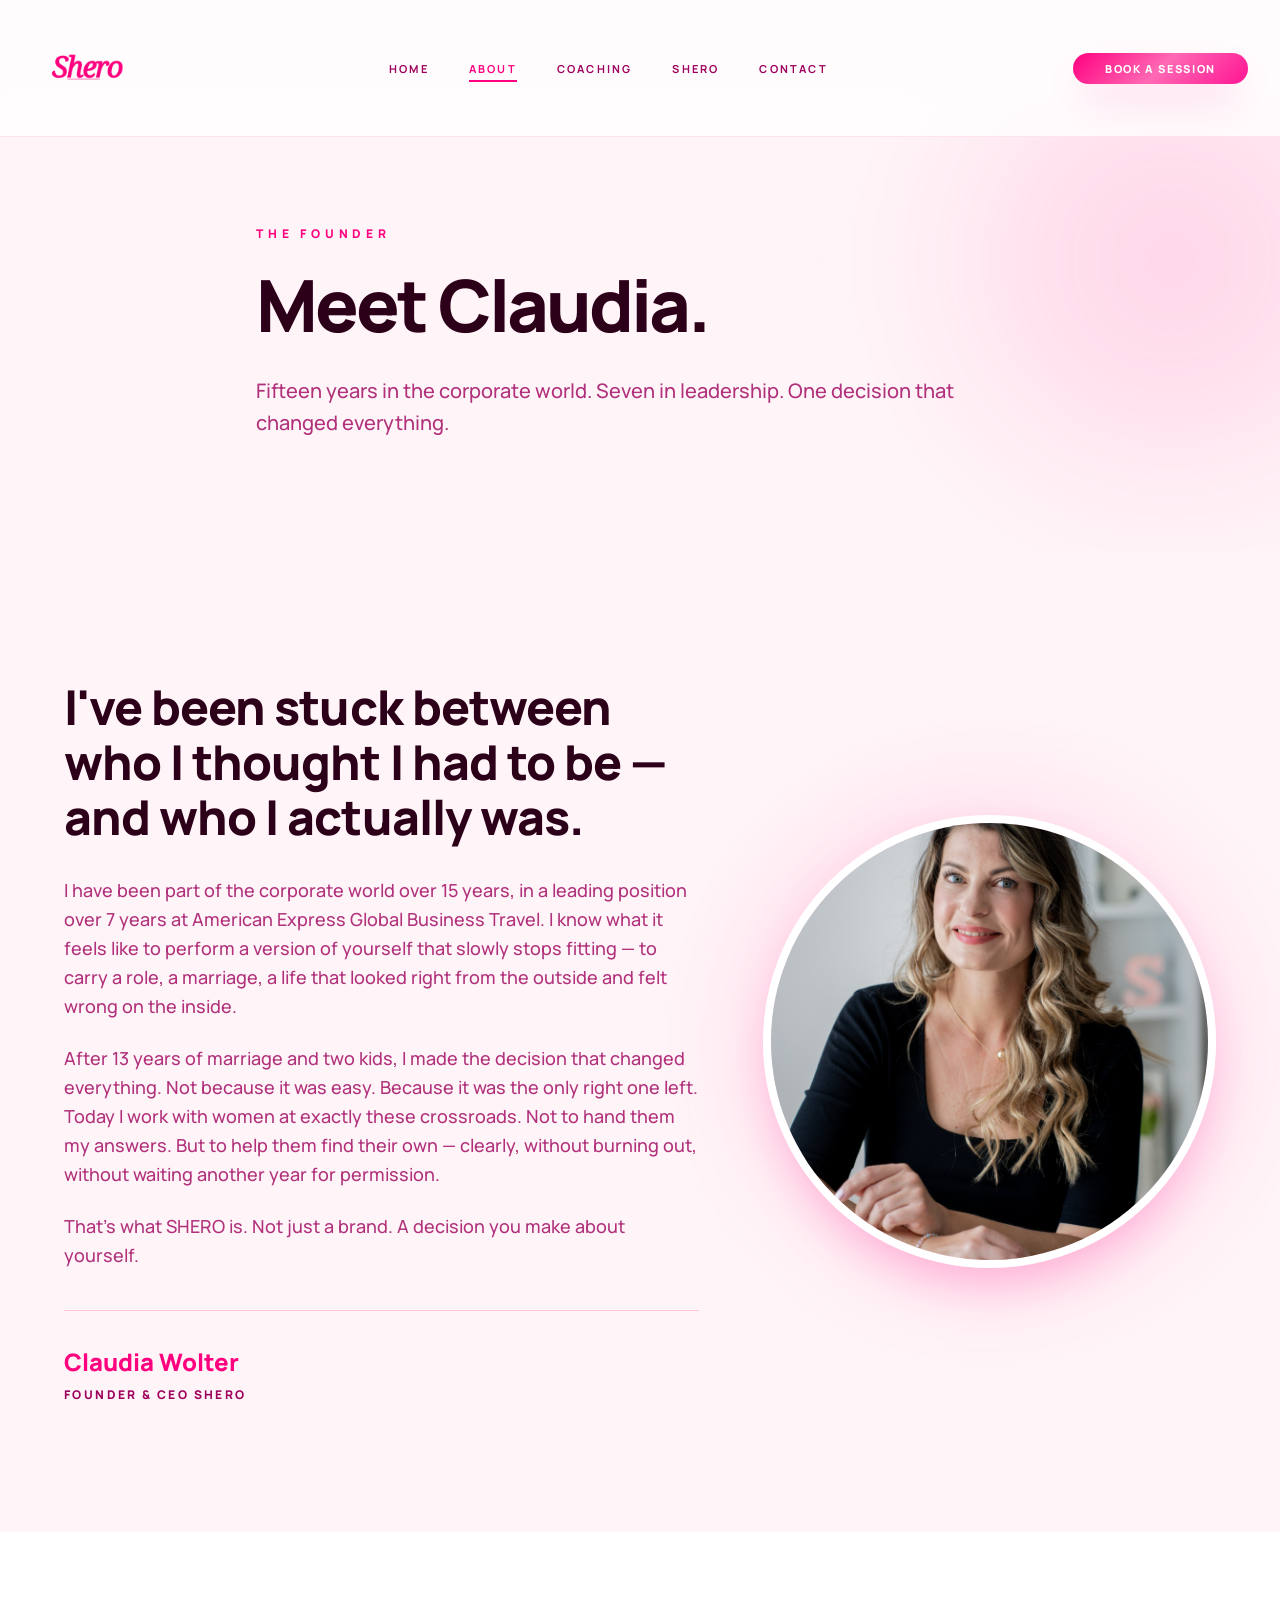
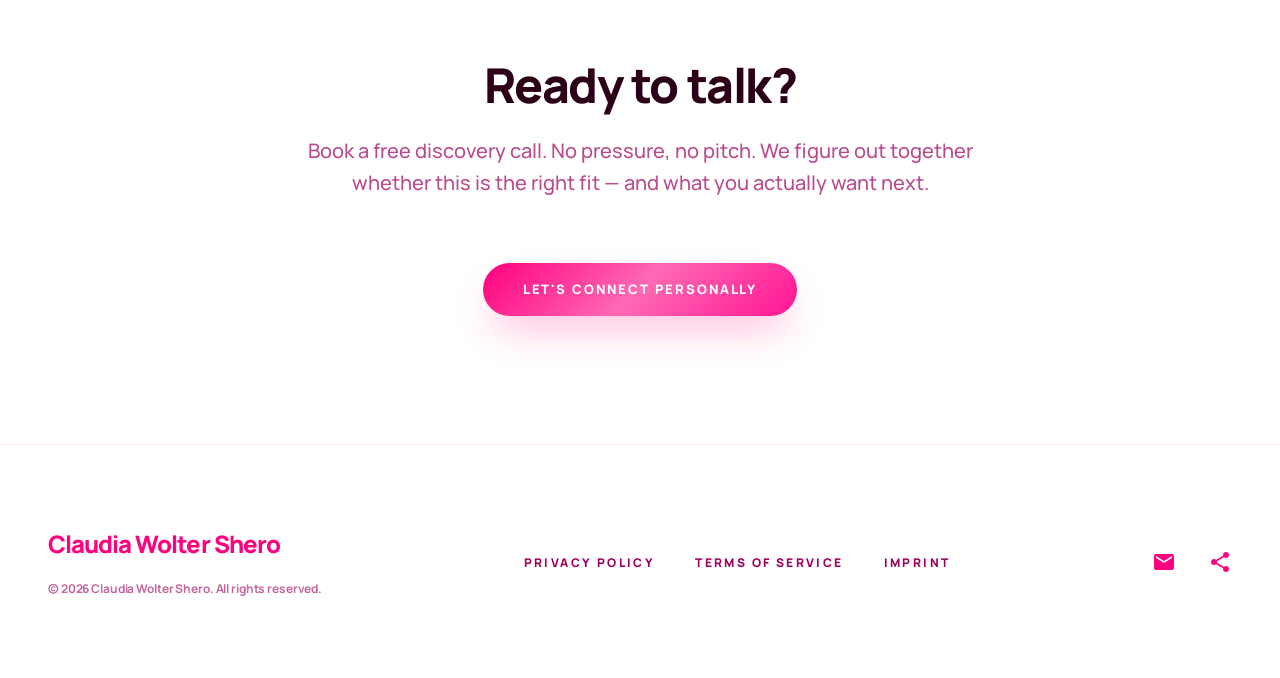
==== commit 46855e43: "Add social preview metadata and tighten homepage copy - index.html: add Open Graph + Twitter Card ta" ====
--- a/about.html
+++ b/about.html
@@ -78,8 +78,8 @@
               <div class="founder__portrait-glow" aria-hidden="true"></div>
               <div class="founder__portrait">
                 <img
-                  alt="Portrait of Claudia Wolter"
-                  src="https://lh3.googleusercontent.com/aida/[base64]"
+                  alt="Screenshot of the Shero site shown in the portrait placeholder"
+                  src="assets/Bildschirmfoto-2026-05-08-um-10.16.10.png"
                 />
               </div>
             </div>
